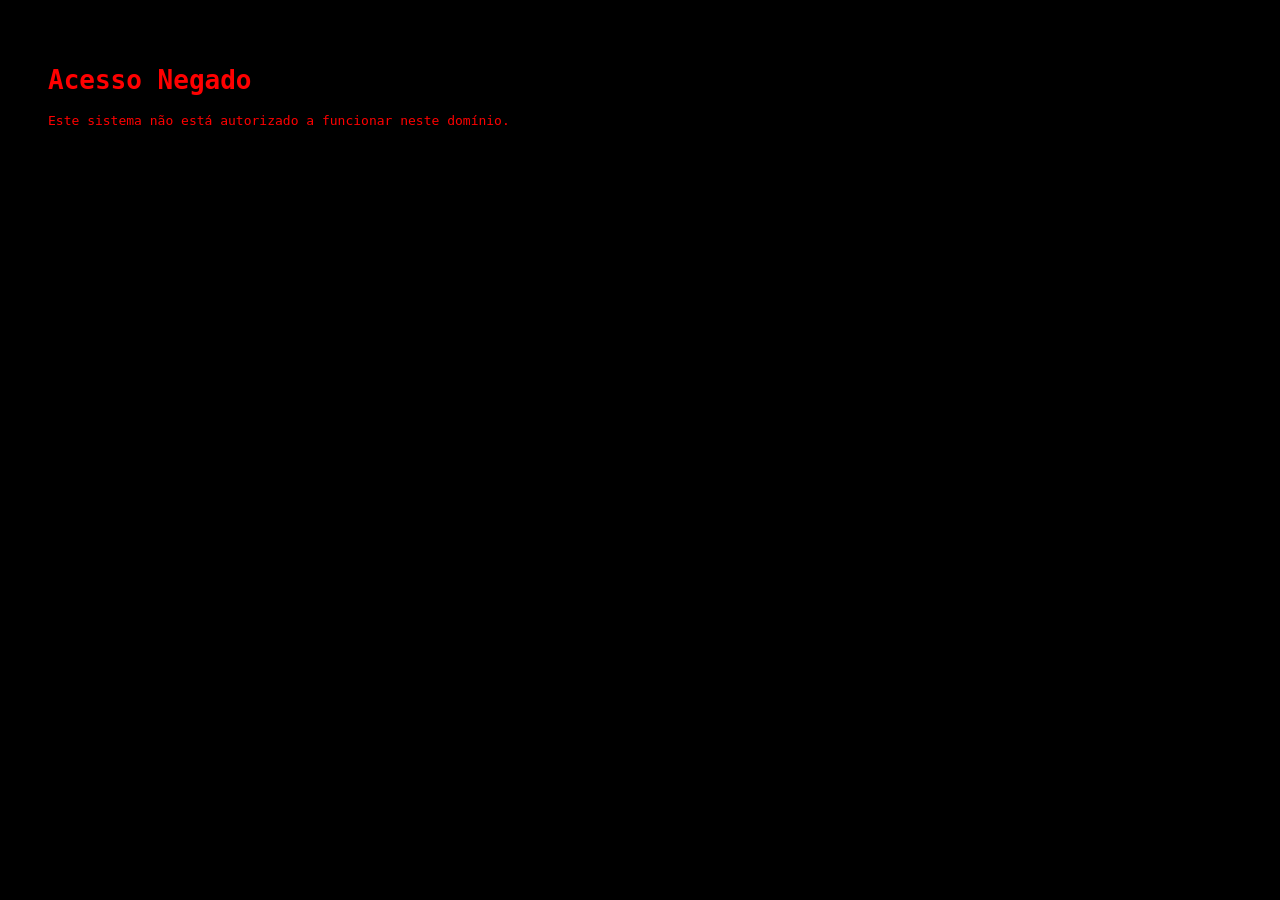
==== index.html @ 9b7f474c "Add files via upload" ====
<!DOCTYPE html><html lang="pt-BR"><head>
  <meta charset="UTF-8">
  <meta name="viewport" content="width=device-width, initial-scale=1.0">
  <title>HelixWin — Gire e Ganhe</title>
  <meta name="description" content="Jogue Bk Jump e transforme suas habilidades em dinheiro real.">
  <link rel="preconnect" href="https://fonts.googleapis.com">
  <link rel="preconnect" href="https://fonts.gstatic.com" crossorigin="">
  <link href="https://fonts.googleapis.com/css2?family=Poppins:wght@400;600;700;800&display=swap" rel="stylesheet">
  <link rel="stylesheet" href="css/style.css">
</head>
<body>
  <!-- Loading global -->
  <div id="global-loading" class="global-loading hidden">
    <div class="loading-spinner"></div>
  </div>

  <!-- Toast container -->
  <div id="toast-container" class="toast-container"></div>

  <div id="app">
    <section id="page-landing" class="page"></section>
    <section id="page-login" class="page"></section>
    <section id="page-cadastro" class="page"></section>
    <section id="page-painel" class="page"></section>
    <section id="page-jogo" class="page"></section>
  </div>

  <!-- Utilitários antes de tudo -->
  <script src="js/utils.js"></script>
  <script src="js/api.js"></script>

  <!-- Páginas -->
  <script src="js/landing.js"></script>
  <script src="js/login.js"></script>
  <script src="js/cadastro.js"></script>
  <script src="js/painel.js"></script>
  <script src="js/jogo.js"></script>

  <!-- Router — carregado por último -->
  <script src="js/app.js"></script>

  <!-- Link de Termos de Uso — visível apenas na landing (controlado pelo router) -->
  <div id="landing-termos-link" style="display:none;position:fixed;bottom:14px;left:50%;transform:translateX(-50%);z-index:200;text-align:center;pointer-events:auto">
    <button id="btn-termos" style="background:none;border:none;color:rgba(255,255,255,0.30);font-size:11px;cursor:pointer;text-decoration:underline;letter-spacing:0.3px;padding:4px 8px">
      Termos de Uso
    </button>
  </div>


</body></html>
---- css/style.css ----
/* ─── Reset & Base ──────────────────────────────────────────────────────────── */
*, *::before, *::after { box-sizing: border-box; margin: 0; padding: 0; }
html {
  font-size: 16px; scroll-behavior: smooth;
  overflow-x: hidden; width: 100%;
}
body {
  font-family: 'Poppins', sans-serif;
  background: linear-gradient(135deg, #FFE4EE 0%, #FFB3CB 100%);
  min-height: 100vh; width: 100%;
  overflow-x: hidden;
  color: #2d0014;
  -webkit-font-smoothing: antialiased;
}
a { color: inherit; text-decoration: none; }
img { max-width: 100%; display: block; }
button, input, select, textarea { font-family: inherit; }
ul { list-style: none; }

/* ─── CSS Variables ──────────────────────────────────────────────────────────── */
:root {
  --pink:        #FF6B9D;
  --pink-light:  #FF8CC8;
  --pink-dark:   #E0558A;
  --dark:        #4A0020;
  --dark-mid:    #7a0035;
  --green:       #00C97A;
  --green-dark:  #00A063;
  --red:         #FF4D6D;
  --blue:        #4D9EFF;
  --orange:      #FF8C42;
  --white:       #FFFFFF;
  --bg:          linear-gradient(135deg, #FFE4EE 0%, #FFB3CB 100%);
  --card-bg:     rgba(255,255,255,0.92);
  --shadow:      0 8px 32px rgba(74,0,32,0.10);
  --shadow-hover:0 16px 48px rgba(74,0,32,0.18);
  --radius:      16px;
  --radius-btn:  50px;
  --radius-sm:   8px;
  --transition:  0.25s ease;
}

/* ─── Pages / Router ────────────────────────────────────────────────────────── */
.page { display: none; min-height: 100vh; width: 100%; max-width: 100%; overflow-x: hidden; }
.page.active { display: block; }

/* ─── Animations ────────────────────────────────────────────────────────────── */
@keyframes fadeIn    { from { opacity:0 } to { opacity:1 } }
@keyframes slideUp   { from { opacity:0; transform:translateY(24px) } to { opacity:1; transform:translateY(0) } }
@keyframes pulse     { 0%,100%{transform:scale(1)} 50%{transform:scale(1.06)} }
@keyframes float     { 0%,100%{transform:translateY(0)} 50%{transform:translateY(-14px)} }
@keyframes spin      { from{transform:rotate(0deg)} to{transform:rotate(360deg)} }
@keyframes spin-slow { from{transform:rotate(0deg)} to{transform:rotate(360deg)} }
@keyframes shimmer   { 0%{background-position:-400px 0} 100%{background-position:400px 0} }
@keyframes popIn     { 0%{transform:scale(0.7);opacity:0} 80%{transform:scale(1.05)} 100%{transform:scale(1);opacity:1} }
@keyframes toastIn   { from{opacity:0;transform:translateX(60px)} to{opacity:1;transform:translateX(0)} }
@keyframes toastOut  { from{opacity:1;transform:translateX(0)} to{opacity:0;transform:translateX(60px)} }
@keyframes confetti  { 0%{transform:translateY(-10px) rotate(0deg);opacity:1} 100%{transform:translateY(100vh) rotate(720deg);opacity:0} }

.anim-fade    { animation: fadeIn  0.4s ease both; }
.anim-slide   { animation: slideUp 0.5s ease both; }
.anim-pulse   { animation: pulse 2s infinite; }
.anim-float   { animation: float 3s ease-in-out infinite; }

/* ─── Global Loading ────────────────────────────────────────────────────────── */
.global-loading {
  position: fixed; inset: 0; z-index: 9999;
  background: rgba(255,255,255,0.7);
  display: flex; align-items: center; justify-content: center;
  backdrop-filter: blur(4px);
}
.global-loading.hidden { display: none; }
.loading-spinner {
  width: 48px; height: 48px;
  border: 4px solid var(--pink-light);
  border-top-color: var(--pink);
  border-radius: 50%;
  animation: spin 0.8s linear infinite;
}

/* ─── Toast ─────────────────────────────────────────────────────────────────── */
.toast-container {
  position: fixed; top: 20px; right: 20px; z-index: 8888;
  display: flex; flex-direction: column; gap: 10px;
}
.toast {
  padding: 14px 20px; border-radius: var(--radius-sm);
  color: #fff; font-size: 14px; font-weight: 600;
  box-shadow: 0 4px 16px rgba(0,0,0,0.15);
  animation: toastIn 0.3s ease both;
  max-width: 320px; display: flex; align-items: center; gap: 10px;
}
.toast.out   { animation: toastOut 0.3s ease both; }
.toast.success { background: var(--green); }
.toast.error   { background: var(--red); }
.toast.info    { background: var(--blue); }
.toast.warning { background: var(--orange); }

/* ─── Buttons ───────────────────────────────────────────────────────────────── */
.btn {
  display: inline-flex; align-items: center; justify-content: center; gap: 8px;
  padding: 14px 28px; border-radius: var(--radius-btn);
  border: none; cursor: pointer; font-weight: 700; font-size: 15px;
  transition: var(--transition); user-select: none; white-space: nowrap;
  position: relative; overflow: hidden;
}
.btn:active { transform: scale(0.97); }
.btn:disabled { opacity: 0.55; cursor: not-allowed; transform: none; }

.btn-primary {
  background: linear-gradient(135deg, var(--pink) 0%, var(--pink-light) 100%);
  color: #fff; box-shadow: 0 4px 16px rgba(255,107,157,0.4);
}
.btn-primary:hover:not(:disabled) {
  background: linear-gradient(135deg, var(--pink-dark) 0%, var(--pink) 100%);
  box-shadow: 0 8px 24px rgba(255,107,157,0.5);
  transform: translateY(-1px);
}
.btn-green {
  background: linear-gradient(135deg, var(--green) 0%, #00e68a 100%);
  color: #fff; box-shadow: 0 4px 16px rgba(0,201,122,0.4);
}
.btn-green:hover:not(:disabled) {
  background: linear-gradient(135deg, var(--green-dark) 0%, var(--green) 100%);
  box-shadow: 0 8px 24px rgba(0,201,122,0.5);
  transform: translateY(-1px);
}
.btn-outline {
  background: transparent; border: 2px solid var(--pink);
  color: var(--pink);
}
.btn-outline:hover:not(:disabled) { background: var(--pink); color: #fff; }
.btn-dark {
  background: var(--dark); color: #fff;
}
.btn-sm  { padding: 8px 18px; font-size: 13px; }
.btn-lg  { padding: 18px 40px; font-size: 17px; }
.btn-full { width: 100%; }

/* ─── Cards ─────────────────────────────────────────────────────────────────── */
.card {
  background: var(--card-bg); border-radius: var(--radius);
  padding: 28px; box-shadow: var(--shadow);
  transition: box-shadow var(--transition), transform var(--transition);
}
.card:hover { box-shadow: var(--shadow-hover); }
.card-sm { padding: 18px; }
.card-title { font-size: 18px; font-weight: 700; color: var(--dark); margin-bottom: 6px; }
.card-sub   { font-size: 14px; color: #8a3050; }

/* ─── Forms ─────────────────────────────────────────────────────────────────── */
.form-group { display: flex; flex-direction: column; gap: 6px; margin-bottom: 18px; }
.form-label { font-size: 13px; font-weight: 600; color: var(--dark-mid); }
.form-input {
  padding: 13px 16px; border-radius: var(--radius-sm);
  border: 2px solid #ffd6e7; background: #fff;
  font-size: 15px; color: var(--dark); transition: border-color var(--transition);
  outline: none; width: 100%;
}
.form-input:focus  { border-color: var(--pink); }
.form-input.error  { border-color: var(--red); }
.form-input.valid  { border-color: var(--green); }
.form-error { font-size: 12px; color: var(--red); font-weight: 600; }
.input-wrap { position: relative; }
.input-wrap .form-input { padding-right: 44px; }
.input-icon {
  position: absolute; right: 14px; top: 50%;
  transform: translateY(-50%); cursor: pointer; font-size: 18px; color: #c0748f;
}

/* ─── Navbar ────────────────────────────────────────────────────────────────── */
.navbar {
  position: sticky; top: 0; z-index: 100;
  background: rgba(255,255,255,0.95); backdrop-filter: blur(12px);
  border-bottom: 1px solid rgba(255,107,157,0.15);
  padding: 12px 24px; display: flex; align-items: center; justify-content: space-between;
  gap: 16px;
}
.navbar-brand {
  font-size: 22px; font-weight: 800; color: var(--pink);
  display: flex; align-items: center; gap: 8px;
}
.navbar-menu { display: flex; align-items: center; gap: 8px; flex-wrap: wrap; }
.navbar-link {
  padding: 8px 14px; border-radius: 50px; font-size: 14px; font-weight: 600;
  color: var(--dark-mid); transition: var(--transition); cursor: pointer; border: none; background: none;
}
.navbar-link:hover { background: #ffedf4; color: var(--pink); }
.balance-badge {
  background: linear-gradient(135deg, var(--green) 0%, #00e68a 100%);
  color: #fff; padding: 8px 16px; border-radius: 50px;
  font-weight: 700; font-size: 15px; min-width: 110px; text-align: center;
}
.avatar-circle {
  width: 38px; height: 38px; border-radius: 50%;
  background: linear-gradient(135deg, var(--pink) 0%, var(--dark) 100%);
  color: #fff; font-weight: 800; font-size: 16px;
  display: flex; align-items: center; justify-content: center;
  flex-shrink: 0; cursor: default;
}

/* ─── Stats pills ───────────────────────────────────────────────────────────── */
.stats-grid { display: grid; grid-template-columns: repeat(auto-fit, minmax(140px, 1fr)); gap: 14px; }
.stat-card {
  background: var(--card-bg); border-radius: var(--radius); padding: 20px 16px;
  text-align: center; box-shadow: var(--shadow);
}
.stat-card .stat-icon { font-size: 28px; margin-bottom: 6px; }
.stat-card .stat-value { font-size: 20px; font-weight: 800; color: var(--dark); line-height: 1.1; }
.stat-card .stat-label { font-size: 12px; color: #8a3050; font-weight: 600; margin-top: 2px; }

/* ─── Pills ─────────────────────────────────────────────────────────────────── */
.pill {
  display: inline-flex; align-items: center; gap: 6px;
  padding: 6px 14px; border-radius: 50px;
  font-size: 13px; font-weight: 600; background: #ffedf4; color: var(--pink-dark);
}
.pill-green  { background: #e6fff4; color: var(--green-dark); }
.pill-blue   { background: #e8f3ff; color: #1a6fd4; }
.pill-orange { background: #fff3e8; color: #c85c00; }

/* ─── Quick amount buttons ──────────────────────────────────────────────────── */
.quick-amounts { display: flex; flex-wrap: wrap; gap: 8px; margin: 10px 0; }
.quick-btn {
  padding: 8px 16px; border-radius: 50px; border: 2px solid var(--pink);
  background: transparent; color: var(--pink); font-weight: 700; font-size: 14px;
  cursor: pointer; transition: var(--transition);
}
.quick-btn:hover, .quick-btn.active { background: var(--pink); color: #fff; }

/* ─── Progress bar ───────────────────────────────────────────────────────────── */
.progress-bar { background: #ffd6e7; border-radius: 50px; height: 12px; overflow: hidden; }
.progress-fill {
  height: 100%; border-radius: 50px;
  background: linear-gradient(90deg, var(--green) 0%, #00e68a 100%);
  transition: width 0.4s ease;
}

/* ─── Transaction list ──────────────────────────────────────────────────────── */
.tx-list { display: flex; flex-direction: column; gap: 10px; }
.tx-item {
  display: flex; align-items: center; gap: 14px;
  padding: 14px 16px; background: #fff; border-radius: var(--radius-sm);
  box-shadow: 0 2px 8px rgba(74,0,32,0.06);
}
.tx-icon {
  width: 40px; height: 40px; border-radius: 50%;
  display: flex; align-items: center; justify-content: center; font-size: 18px; flex-shrink: 0;
}
.tx-icon.ganho    { background: #e6fff4; }
.tx-icon.perda    { background: #ffe8ed; }
.tx-icon.deposito { background: #e8f3ff; }
.tx-icon.saque    { background: #fff3e8; }
.tx-icon.bonus    { background: #f3e8ff; }
.tx-info { flex: 1; }
.tx-desc { font-size: 14px; font-weight: 600; color: var(--dark); }
.tx-date { font-size: 12px; color: #8a3050; }
.tx-valor { font-size: 16px; font-weight: 700; }
.tx-valor.pos { color: var(--green-dark); }
.tx-valor.neg { color: var(--red); }

/* ─── Modal ─────────────────────────────────────────────────────────────────── */
.modal-overlay {
  position: fixed; inset: 0; z-index: 500;
  background: rgba(74,0,32,0.45); backdrop-filter: blur(4px);
  display: flex; align-items: center; justify-content: center; padding: 16px;
}
.modal-overlay.hidden { display: none; }
.modal-box {
  background: #fff; border-radius: var(--radius); padding: 32px;
  width: 100%; max-width: 460px; max-height: 90vh; overflow-y: auto;
  animation: popIn 0.3s ease both;
  position: relative;
}
.modal-title {
  font-size: 20px; font-weight: 800; color: var(--dark);
  margin-bottom: 20px; display: flex; align-items: center; gap: 10px;
}
.modal-close {
  position: absolute; top: 16px; right: 16px;
  background: #ffedf4; border: none; border-radius: 50%;
  width: 32px; height: 32px; cursor: pointer; font-size: 16px;
  display: flex; align-items: center; justify-content: center;
  color: var(--pink); transition: var(--transition);
}
.modal-close:hover { background: var(--pink); color: #fff; }

/* ─── QR Code area ───────────────────────────────────────────────────────────── */
.qr-area { text-align: center; }
.qr-area img { margin: 0 auto 12px; border-radius: 12px; border: 3px solid var(--pink-light); }
.qr-copy-box {
  background: #ffedf4; border-radius: var(--radius-sm);
  padding: 12px 16px; font-size: 13px; word-break: break-all;
  font-family: monospace; color: var(--dark); cursor: pointer;
  border: 1px dashed var(--pink); margin-bottom: 10px;
}
.qr-timer { font-size: 13px; color: var(--red); font-weight: 700; text-align: center; }

/* ─── Landing Hero ───────────────────────────────────────────────────────────── */
.landing-hero {
  min-height: 100vh; display: flex; align-items: center;
  background: linear-gradient(135deg, #FFE4EE 0%, #FFB3CB 60%, #ff8cc8 100%);
  padding: 0 20px; position: relative; overflow: hidden;
}
.hero-content { max-width: 560px; position: relative; z-index: 2; }
.hero-tag {
  display: inline-flex; align-items: center; gap: 6px;
  background: rgba(255,255,255,0.7); padding: 6px 16px; border-radius: 50px;
  font-size: 13px; font-weight: 700; color: var(--pink); margin-bottom: 20px;
  box-shadow: 0 2px 8px rgba(255,107,157,0.2);
}
.hero-title {
  font-size: clamp(40px, 8vw, 72px); font-weight: 800; line-height: 1.05;
  color: var(--dark); margin-bottom: 18px; letter-spacing: -1px;
}
.hero-title span { color: var(--pink); }
.hero-sub {
  font-size: 17px; color: var(--dark-mid); margin-bottom: 32px;
  line-height: 1.6; max-width: 420px;
}
.hero-actions { display: flex; gap: 14px; flex-wrap: wrap; margin-bottom: 32px; }

/* Decorative helix */
.helix-deco {
  position: absolute; right: 6%; top: 50%; transform: translateY(-50%);
  font-size: clamp(120px, 18vw, 200px); opacity: 0.25;
  animation: spin-slow 8s linear infinite;
  pointer-events: none; user-select: none;
}
.bg-blobs { position: absolute; inset: 0; overflow: hidden; pointer-events: none; }
.blob {
  position: absolute; border-radius: 50%;
  background: rgba(255,255,255,0.4);
  animation: float 4s ease-in-out infinite;
}

/* Notification bubbles */
.notif-bubble {
  position: absolute; right: 24px;
  background: #fff; border-radius: 50px;
  padding: 10px 16px; box-shadow: 0 4px 16px rgba(74,0,32,0.12);
  font-size: 13px; font-weight: 700; color: var(--green-dark);
  animation: float 3.5s ease-in-out infinite;
  display: flex; align-items: center; gap: 8px; z-index: 2;
}
.notif-bubble:nth-child(1) { top: 18%; animation-delay: 0s; }
.notif-bubble:nth-child(2) { top: 35%; animation-delay: 1s; }
.notif-bubble:nth-child(3) { top: 52%; animation-delay: 2s; }

/* ─── How it works ───────────────────────────────────────────────────────────── */
.how-section { padding: 80px 20px; text-align: center; }
.section-title { font-size: 32px; font-weight: 800; color: var(--dark); margin-bottom: 8px; }
.section-sub   { font-size: 16px; color: var(--dark-mid); margin-bottom: 48px; }
.how-grid { display: grid; grid-template-columns: repeat(auto-fit, minmax(220px, 1fr)); gap: 24px; max-width: 800px; margin: 0 auto; }
.how-card {
  background: var(--card-bg); border-radius: var(--radius); padding: 36px 24px;
  text-align: center; box-shadow: var(--shadow); transition: var(--transition);
}
.how-card:hover { transform: translateY(-6px); box-shadow: var(--shadow-hover); }
.how-icon { font-size: 48px; margin-bottom: 14px; }
.how-title { font-size: 16px; font-weight: 700; color: var(--dark); margin-bottom: 8px; }
.how-desc  { font-size: 14px; color: #7a3050; line-height: 1.5; }

/* ─── Stats bar ──────────────────────────────────────────────────────────────── */
.stats-bar {
  background: linear-gradient(135deg, var(--dark) 0%, var(--dark-mid) 100%);
  padding: 28px 20px; display: flex; justify-content: center;
  gap: clamp(24px, 6vw, 80px); flex-wrap: wrap;
}
.sbar-item { text-align: center; }
.sbar-value { font-size: 28px; font-weight: 800; color: var(--pink-light); }
.sbar-label { font-size: 13px; color: rgba(255,255,255,0.7); font-weight: 600; }

/* ─── Testimonials ───────────────────────────────────────────────────────────── */
.test-section { padding: 80px 20px; background: rgba(255,255,255,0.5); }
.test-grid { display: grid; grid-template-columns: repeat(auto-fit, minmax(260px, 1fr)); gap: 24px; max-width: 900px; margin: 0 auto; }
.test-card {
  background: var(--card-bg); border-radius: var(--radius); padding: 28px;
  box-shadow: var(--shadow);
}
.test-avatar {
  width: 52px; height: 52px; border-radius: 50%;
  display: flex; align-items: center; justify-content: center;
  font-size: 22px; font-weight: 800; color: #fff; margin-bottom: 14px;
}
.test-stars { color: #FFB800; font-size: 16px; margin-bottom: 10px; }
.test-text { font-size: 14px; color: #5a2035; line-height: 1.6; margin-bottom: 14px; }
.test-name  { font-size: 14px; font-weight: 700; color: var(--dark); }
.test-sub   { font-size: 12px; color: #8a3050; }

/* ─── Footer ─────────────────────────────────────────────────────────────────── */
.footer {
  background: var(--dark); color: rgba(255,255,255,0.8);
  padding: 40px 20px; text-align: center;
}
.footer-brand { font-size: 24px; font-weight: 800; color: var(--pink-light); margin-bottom: 12px; }
.footer-links { display: flex; justify-content: center; gap: 20px; flex-wrap: wrap; margin-bottom: 20px; }
.footer-links a { font-size: 14px; transition: color var(--transition); }
.footer-links a:hover { color: var(--pink-light); }
.footer-warning {
  max-width: 500px; margin: 0 auto; font-size: 12px; line-height: 1.5;
  opacity: 0.6; padding: 12px; border: 1px solid rgba(255,255,255,0.15); border-radius: 8px;
}

/* ─── Auth pages ─────────────────────────────────────────────────────────────── */
.auth-page {
  min-height: 100vh; display: flex; align-items: center; justify-content: center;
  padding: 20px; background: linear-gradient(135deg, #FFE4EE 0%, #FFB3CB 100%);
}
.auth-card {
  background: #fff; border-radius: var(--radius); padding: 40px 36px;
  width: 100%; max-width: 420px; box-shadow: 0 16px 48px rgba(74,0,32,0.14);
  animation: popIn 0.35s ease both;
}
.auth-logo {
  text-align: center; margin-bottom: 28px;
  font-size: 28px; font-weight: 800; color: var(--pink);
}
.auth-title  { font-size: 22px; font-weight: 800; color: var(--dark); margin-bottom: 6px; text-align: center; }
.auth-sub    { font-size: 14px; color: #8a3050; text-align: center; margin-bottom: 28px; }
.auth-footer { text-align: center; margin-top: 20px; font-size: 14px; color: #8a3050; }
.auth-footer a { color: var(--pink); font-weight: 700; cursor: pointer; }

/* ─── Painel ────────────────────────────────────────────────────────────────── */
.painel-content { max-width: 1000px; margin: 0 auto; padding: 24px 16px; }
.painel-grid { display: grid; grid-template-columns: 1fr 1fr; gap: 20px; }
@media(max-width: 700px) { .painel-grid { grid-template-columns: 1fr; } }

.game-card { background: linear-gradient(135deg, var(--dark) 0%, var(--dark-mid) 100%); border-radius: var(--radius); padding: 28px; }
.game-card-title { font-size: 20px; font-weight: 800; color: #fff; margin-bottom: 6px; }
.game-card-sub   { font-size: 14px; color: rgba(255,255,255,0.7); margin-bottom: 20px; }
.pills-row { display: flex; gap: 8px; flex-wrap: wrap; margin-bottom: 20px; }
.pills-row .pill { background: rgba(255,255,255,0.12); color: #fff; font-size: 12px; }
.input-money-wrap { position: relative; margin-bottom: 14px; }
.input-money-prefix {
  position: absolute; left: 16px; top: 50%; transform: translateY(-50%);
  font-weight: 700; font-size: 15px; color: var(--dark-mid); pointer-events: none;
}
.input-money { padding-left: 44px !important; }
.meta-preview {
  background: rgba(255,255,255,0.1); border-radius: 10px;
  padding: 12px 16px; margin-bottom: 16px;
  display: flex; justify-content: space-between; align-items: center;
}
.meta-preview-label { color: rgba(255,255,255,0.7); font-size: 14px; }
.meta-preview-value { color: #fff; font-weight: 800; font-size: 18px; }
.users-playing {
  text-align: center; font-size: 13px; color: rgba(255,255,255,0.5); margin-top: 12px;
}

/* ─── Jogo page ──────────────────────────────────────────────────────────────── */
.jogo-page { min-height: 100vh; position: relative; background: #0a0010; }
.jogo-hud {
  position: fixed; top: 0; left: 0; right: 0; z-index: 50;
  background: rgba(10,0,16,0.85); backdrop-filter: blur(8px);
  padding: 10px 20px; display: flex; align-items: center; gap: 16px; flex-wrap: wrap;
}
.hud-item { display: flex; flex-direction: column; align-items: center; }
.hud-label { font-size: 11px; color: rgba(255,255,255,0.5); font-weight: 600; text-transform: uppercase; }
.hud-value { font-size: 18px; font-weight: 800; color: #fff; }
.hud-value.green { color: var(--green); }
.hud-value.pink  { color: var(--pink-light); }
.hud-progress { flex: 1; min-width: 140px; }
.jogo-iframe-wrap {
  position: fixed; top: 60px; left: 0; right: 0; bottom: 0;
}
.jogo-iframe-wrap iframe { width: 100%; height: 100%; border: none; }

.resultado-overlay {
  position: fixed; inset: 0; z-index: 200;
  background: rgba(0,0,0,0.75); display: flex; align-items: center; justify-content: center;
  padding: 20px;
}
.resultado-overlay.hidden { display: none; }
.resultado-box {
  background: #fff; border-radius: var(--radius); padding: 40px 32px;
  text-align: center; max-width: 380px; width: 100%;
  animation: popIn 0.4s ease both;
}
.resultado-icon { font-size: 64px; margin-bottom: 10px; }
.resultado-title { font-size: 26px; font-weight: 800; margin-bottom: 8px; }
.resultado-valor { font-size: 36px; font-weight: 800; margin-bottom: 20px; }
.resultado-valor.ganhou { color: var(--green); }
.resultado-valor.perdeu { color: var(--red); }

/* ─── Utilities ──────────────────────────────────────────────────────────────── */
.flex     { display: flex; }
.flex-col { display: flex; flex-direction: column; }
.items-center { align-items: center; }
.justify-between { justify-content: space-between; }
.justify-center  { justify-content: center; }
.gap-sm  { gap: 8px; }
.gap-md  { gap: 16px; }
.gap-lg  { gap: 24px; }
.mt-sm { margin-top: 8px; }
.mt-md { margin-top: 16px; }
.mt-lg { margin-top: 24px; }
.mb-md { margin-bottom: 16px; }
.text-center { text-align: center; }
.text-sm { font-size: 13px; }
.text-muted { color: #8a3050; }
.font-bold { font-weight: 700; }
.hidden { display: none !important; }
.w-full { width: 100%; }

/* ─── Container ──────────────────────────────────────────────────────────────── */
.container { max-width: 1100px; margin: 0 auto; padding: 0 20px; }

/* ─── Divider ────────────────────────────────────────────────────────────────── */
.divider { height: 1px; background: #ffd6e7; margin: 20px 0; }

/* ─── Badge ──────────────────────────────────────────────────────────────────── */
.badge {
  display: inline-flex; align-items: center; gap: 4px;
  padding: 3px 10px; border-radius: 50px; font-size: 12px; font-weight: 700;
}
.badge-green  { background: #e6fff4; color: var(--green-dark); }
.badge-red    { background: #ffe8ed; color: var(--red); }
.badge-blue   { background: #e8f3ff; color: #1a6fd4; }
.badge-orange { background: #fff3e8; color: #c85c00; }
.badge-purple { background: #f3e8ff; color: #7b1fa2; }

/* ─── Scrollbar ──────────────────────────────────────────────────────────────── */
::-webkit-scrollbar { width: 6px; }
::-webkit-scrollbar-track { background: #ffe4ee; }
::-webkit-scrollbar-thumb { background: var(--pink-light); border-radius: 50px; }

/* ═══════════════════════════════════════════════════════════════════════════════
   LANDING PAGE REDESIGN — Tema escuro com game-bg
   ═══════════════════════════════════════════════════════════════════════════════ */

#page-landing { background: #0d0020; }

/* ── Navbar ── */
.lnd-nav {
  position: sticky; top: 0; z-index: 100;
  background: rgba(8,0,20,0.88);
  backdrop-filter: blur(22px); -webkit-backdrop-filter: blur(22px);
  border-bottom: 1px solid rgba(255,255,255,0.07);
  padding: 14px 24px;
  display: flex; align-items: center; justify-content: space-between; gap: 16px;
}
.lnd-nav-brand {
  display: flex; align-items: center; gap: 10px;
  font-size: 21px; font-weight: 800; color: var(--pink); letter-spacing: -0.5px; cursor: pointer;
}
.lnd-nav-menu { display: flex; align-items: center; gap: 8px; }
.lnd-nav-link {
  padding: 8px 16px; border-radius: 50px; font-size: 14px; font-weight: 600;
  color: rgba(255,255,255,0.75); background: transparent; border: none; cursor: pointer;
  transition: background 0.2s, color 0.2s;
}
.lnd-nav-link:hover { background: rgba(255,255,255,0.08); color: #fff; }
.lnd-cta-sm {
  padding: 9px 20px; border-radius: 50px; font-size: 13px; font-weight: 700;
  background: linear-gradient(135deg, var(--pink) 0%, var(--pink-light) 100%);
  color: #fff; border: none; cursor: pointer;
  box-shadow: 0 4px 14px rgba(255,107,157,0.4); transition: transform 0.2s, box-shadow 0.2s;
}
.lnd-cta-sm:hover { transform: translateY(-1px); box-shadow: 0 6px 20px rgba(255,107,157,0.55); }

/* ── Hero ── */
@keyframes lnd-orb-drift {
  0%, 100% { transform: translateY(0) scale(1); }
  50% { transform: translateY(-26px) scale(1.05); }
}
.lnd-hero {
  min-height: 100vh; display: flex; align-items: center;
  position: relative; overflow: hidden; padding: 80px 24px 60px;
  background:
    linear-gradient(160deg, rgba(8,0,24,0.80) 0%, rgba(30,0,60,0.58) 55%, rgba(8,0,24,0.88) 100%),
    url('../images/game-bg.png') center/cover no-repeat;
}
.lnd-orbs { position: absolute; inset: 0; overflow: hidden; pointer-events: none; z-index: 0; }
.lnd-orb {
  position: absolute; border-radius: 50%; filter: blur(70px);
  animation: lnd-orb-drift 8s ease-in-out infinite;
}
.lnd-hero-inner {
  position: relative; z-index: 2;
  max-width: 1100px; margin: 0 auto; width: 100%;
  display: flex; align-items: center; justify-content: space-between; gap: 48px;
}
.lnd-hero-left { max-width: 560px; }

/* Live badge */
@keyframes lnd-ping { 0% { transform:scale(1); opacity:1; } 100% { transform:scale(2.4); opacity:0; } }
.lnd-live-badge {
  display: inline-flex; align-items: center; gap: 9px;
  background: rgba(255,255,255,0.08); border: 1px solid rgba(255,255,255,0.14);
  backdrop-filter: blur(10px); border-radius: 50px;
  padding: 7px 18px; margin-bottom: 28px;
  font-size: 13px; font-weight: 700; color: rgba(255,255,255,0.88);
}
.lnd-live-dot {
  width: 9px; height: 9px; border-radius: 50%;
  background: var(--green); flex-shrink: 0; position: relative;
}
.lnd-live-dot::after {
  content: ''; position: absolute; inset: -3px; border-radius: 50%;
  border: 2px solid var(--green); animation: lnd-ping 1.6s ease-out infinite;
}

/* Title */
.lnd-title {
  font-size: clamp(44px, 9vw, 84px); font-weight: 800; line-height: 1.0;
  color: #fff; margin-bottom: 22px; letter-spacing: -2px;
}
.lnd-title em { color: var(--pink); font-style: normal; display: block; }

/* Subtitle */
.lnd-sub {
  font-size: 17px; color: rgba(255,255,255,0.65);
  line-height: 1.7; margin-bottom: 38px; max-width: 440px;
}
.lnd-sub strong { color: var(--pink); font-weight: 800; }

/* Actions */
.lnd-actions { display: flex; align-items: center; gap: 18px; flex-wrap: wrap; margin-bottom: 38px; }
@keyframes lnd-glow {
  0%, 100% { box-shadow: 0 4px 20px rgba(0,201,122,0.45); }
  50% { box-shadow: 0 8px 44px rgba(0,201,122,0.75), 0 0 80px rgba(0,201,122,0.22); }
}
.lnd-cta-btn {
  display: inline-flex; align-items: center; gap: 10px;
  background: linear-gradient(135deg, #00C97A 0%, #00ea8c 100%);
  color: #fff; font-weight: 800; font-size: 16px;
  padding: 18px 40px; border-radius: 50px; border: none; cursor: pointer;
  animation: lnd-glow 2.5s ease-in-out infinite;
  transition: transform 0.2s; text-transform: uppercase; letter-spacing: 0.5px;
}
.lnd-cta-btn:hover { transform: translateY(-2px) scale(1.02); }
.lnd-cta-btn:active { transform: scale(0.97); }
.lnd-ghost-btn {
  background: transparent; border: none; cursor: pointer;
  color: rgba(255,255,255,0.62); font-size: 15px; font-weight: 600;
  transition: color 0.2s; padding: 0;
}
.lnd-ghost-btn:hover { color: #fff; }

/* Trust badges */
.lnd-trust { display: flex; flex-wrap: wrap; gap: 10px; }
.lnd-trust-item {
  display: inline-flex; align-items: center; gap: 7px;
  background: rgba(0,201,122,0.10); border: 1px solid rgba(0,201,122,0.22);
  border-radius: 50px; padding: 6px 14px;
  font-size: 13px; font-weight: 600; color: #00e882;
}

/* Win notification cards */
.lnd-wins-col { display: flex; flex-direction: column; gap: 14px; flex-shrink: 0; }
@keyframes lnd-float-card {
  0%, 100% { transform: translateY(0); }
  50% { transform: translateY(-10px); }
}
.lnd-win-card {
  background: rgba(255,255,255,0.09); border: 1px solid rgba(255,255,255,0.16);
  backdrop-filter: blur(16px); -webkit-backdrop-filter: blur(16px);
  border-radius: 18px; padding: 14px 18px;
  display: flex; align-items: center; gap: 12px; min-width: 235px;
  box-shadow: 0 8px 32px rgba(0,0,0,0.40);
  animation: lnd-float-card 4s ease-in-out infinite;
}
.lnd-win-avatar {
  width: 42px; height: 42px; border-radius: 50%;
  display: flex; align-items: center; justify-content: center;
  font-size: 17px; font-weight: 800; color: #fff; flex-shrink: 0;
}
.lnd-win-info { flex: 1; min-width: 0; }
.lnd-win-name   { font-size: 12px; color: rgba(255,255,255,0.58); font-weight: 600; }
.lnd-win-amount { font-size: 20px; font-weight: 800; color: #00e882; line-height: 1.2; }
.lnd-win-label  { font-size: 11px; color: rgba(255,255,255,0.38); }

/* ── Stats bar ── */
.lnd-stats {
  background: rgba(8,0,20,0.97);
  border-top: 1px solid rgba(255,255,255,0.07); border-bottom: 1px solid rgba(255,255,255,0.07);
  padding: 36px 24px;
  display: flex; justify-content: center; gap: clamp(24px,6vw,80px); flex-wrap: wrap;
}
.lnd-stat { text-align: center; }
.lnd-stat-val { font-size: 34px; font-weight: 800; color: var(--pink-light); margin-bottom: 4px; }
.lnd-stat-lbl { font-size: 13px; color: rgba(255,255,255,0.48); font-weight: 600; }

/* ── How it works ── */
.lnd-how { background: #0d0020; padding: 90px 24px; }
.lnd-container { max-width: 1100px; margin: 0 auto; }
.lnd-section-head { text-align: center; margin-bottom: 56px; }
.lnd-section-head h2 {
  font-size: clamp(26px, 5vw, 42px); font-weight: 800; color: #fff; margin-bottom: 10px;
}
.lnd-section-head p { font-size: 16px; color: rgba(255,255,255,0.48); }
.lnd-how-grid { display: grid; grid-template-columns: repeat(auto-fit, minmax(220px, 1fr)); gap: 20px; }
.lnd-how-card {
  background: rgba(255,255,255,0.04); border: 1px solid rgba(255,255,255,0.08);
  backdrop-filter: blur(8px); border-radius: 22px; padding: 34px 24px; text-align: center;
  transition: transform 0.3s ease, border-color 0.3s ease;
}
.lnd-how-card:hover { transform: translateY(-7px); border-color: rgba(255,107,157,0.3); }
.lnd-how-num {
  font-size: 54px; font-weight: 800; line-height: 1; margin-bottom: 14px;
  background: linear-gradient(135deg, var(--pink), #a855f7);
  -webkit-background-clip: text; -webkit-text-fill-color: transparent; background-clip: text;
}
.lnd-how-icon {
  width: 64px; height: 64px; border-radius: 18px; margin: 0 auto 18px;
  display: flex; align-items: center; justify-content: center;
  background: linear-gradient(135deg, rgba(255,107,157,0.14), rgba(168,85,247,0.14));
  border: 1px solid rgba(255,107,157,0.18);
}
.lnd-how-card h3 { font-size: 16px; font-weight: 700; color: #fff; margin-bottom: 8px; }
.lnd-how-card p  { font-size: 14px; color: rgba(255,255,255,0.50); line-height: 1.65; }

/* ── Testimonials ── */
.lnd-test { background: linear-gradient(180deg, #0d0020, #130030); padding: 90px 24px; }
.lnd-test-grid {
  display: grid; grid-template-columns: repeat(auto-fit, minmax(260px, 1fr));
  gap: 20px; max-width: 900px; margin: 0 auto;
}
.lnd-test-card {
  background: rgba(255,255,255,0.05); border: 1px solid rgba(255,255,255,0.09);
  border-radius: 22px; padding: 28px; transition: transform 0.3s;
}
.lnd-test-card:hover { transform: translateY(-5px); }
.lnd-test-stars { color: #FFB800; font-size: 16px; margin-bottom: 12px; letter-spacing: 2px; }
.lnd-test-text  {
  font-size: 14px; color: rgba(255,255,255,0.66); line-height: 1.7;
  margin-bottom: 20px; font-style: italic;
}
.lnd-test-author { display: flex; align-items: center; gap: 12px; }
.lnd-test-avatar {
  width: 46px; height: 46px; border-radius: 50%; flex-shrink: 0;
  display: flex; align-items: center; justify-content: center;
  font-size: 19px; font-weight: 800; color: #fff;
}
.lnd-test-name  { font-size: 14px; font-weight: 700; color: #fff; }
.lnd-test-since { font-size: 12px; color: rgba(255,255,255,0.40); margin-top: 2px; }

/* ── CTA section ── */
.lnd-cta-sec {
  padding: 90px 24px; text-align: center; position: relative; overflow: hidden;
  background: linear-gradient(135deg, #2a0066 0%, #7b1fa2 50%, #4A0020 100%);
}
.lnd-cta-sec h2 {
  position: relative; z-index: 1;
  font-size: clamp(28px, 5vw, 48px); font-weight: 800; color: #fff; margin-bottom: 16px;
}
.lnd-cta-sec p {
  position: relative; z-index: 1;
  color: rgba(255,255,255,0.70); font-size: 17px; line-height: 1.65;
  max-width: 440px; margin: 0 auto 36px;
}
.lnd-cta-sec .lnd-cta-btn { position: relative; z-index: 1; }

/* ── Footer ── */
.lnd-footer {
  background: #050010; border-top: 1px solid rgba(255,255,255,0.06);
  padding: 48px 24px; text-align: center;
}
.lnd-footer-brand {
  display: flex; align-items: center; justify-content: center; gap: 8px;
  font-size: 22px; font-weight: 800; color: var(--pink-light); margin-bottom: 20px;
}
.lnd-footer-links { display: flex; justify-content: center; gap: 20px; flex-wrap: wrap; margin-bottom: 24px; }
.lnd-footer-links a { font-size: 14px; color: rgba(255,255,255,0.42); transition: color 0.2s; }
.lnd-footer-links a:hover { color: var(--pink-light); }
.lnd-footer-warning {
  max-width: 500px; margin: 0 auto 20px; font-size: 12px;
  color: rgba(255,255,255,0.30); line-height: 1.55;
  padding: 12px 16px; border: 1px solid rgba(255,255,255,0.07); border-radius: 10px;
}
.lnd-footer-copy { font-size: 12px; color: rgba(255,255,255,0.22); }

/* ── Responsive ── */
@media (max-width: 780px) {
  .lnd-hero-inner { flex-direction: column; }
  .lnd-wins-col { display: none; }
  .lnd-hero-left { text-align: center; max-width: 100%; }
  .lnd-live-badge { margin: 0 auto 26px; }
  .lnd-sub { margin-left: auto; margin-right: auto; }
  .lnd-actions { justify-content: center; }
  .lnd-trust { justify-content: center; }
  .lnd-title em { display: inline; }
}
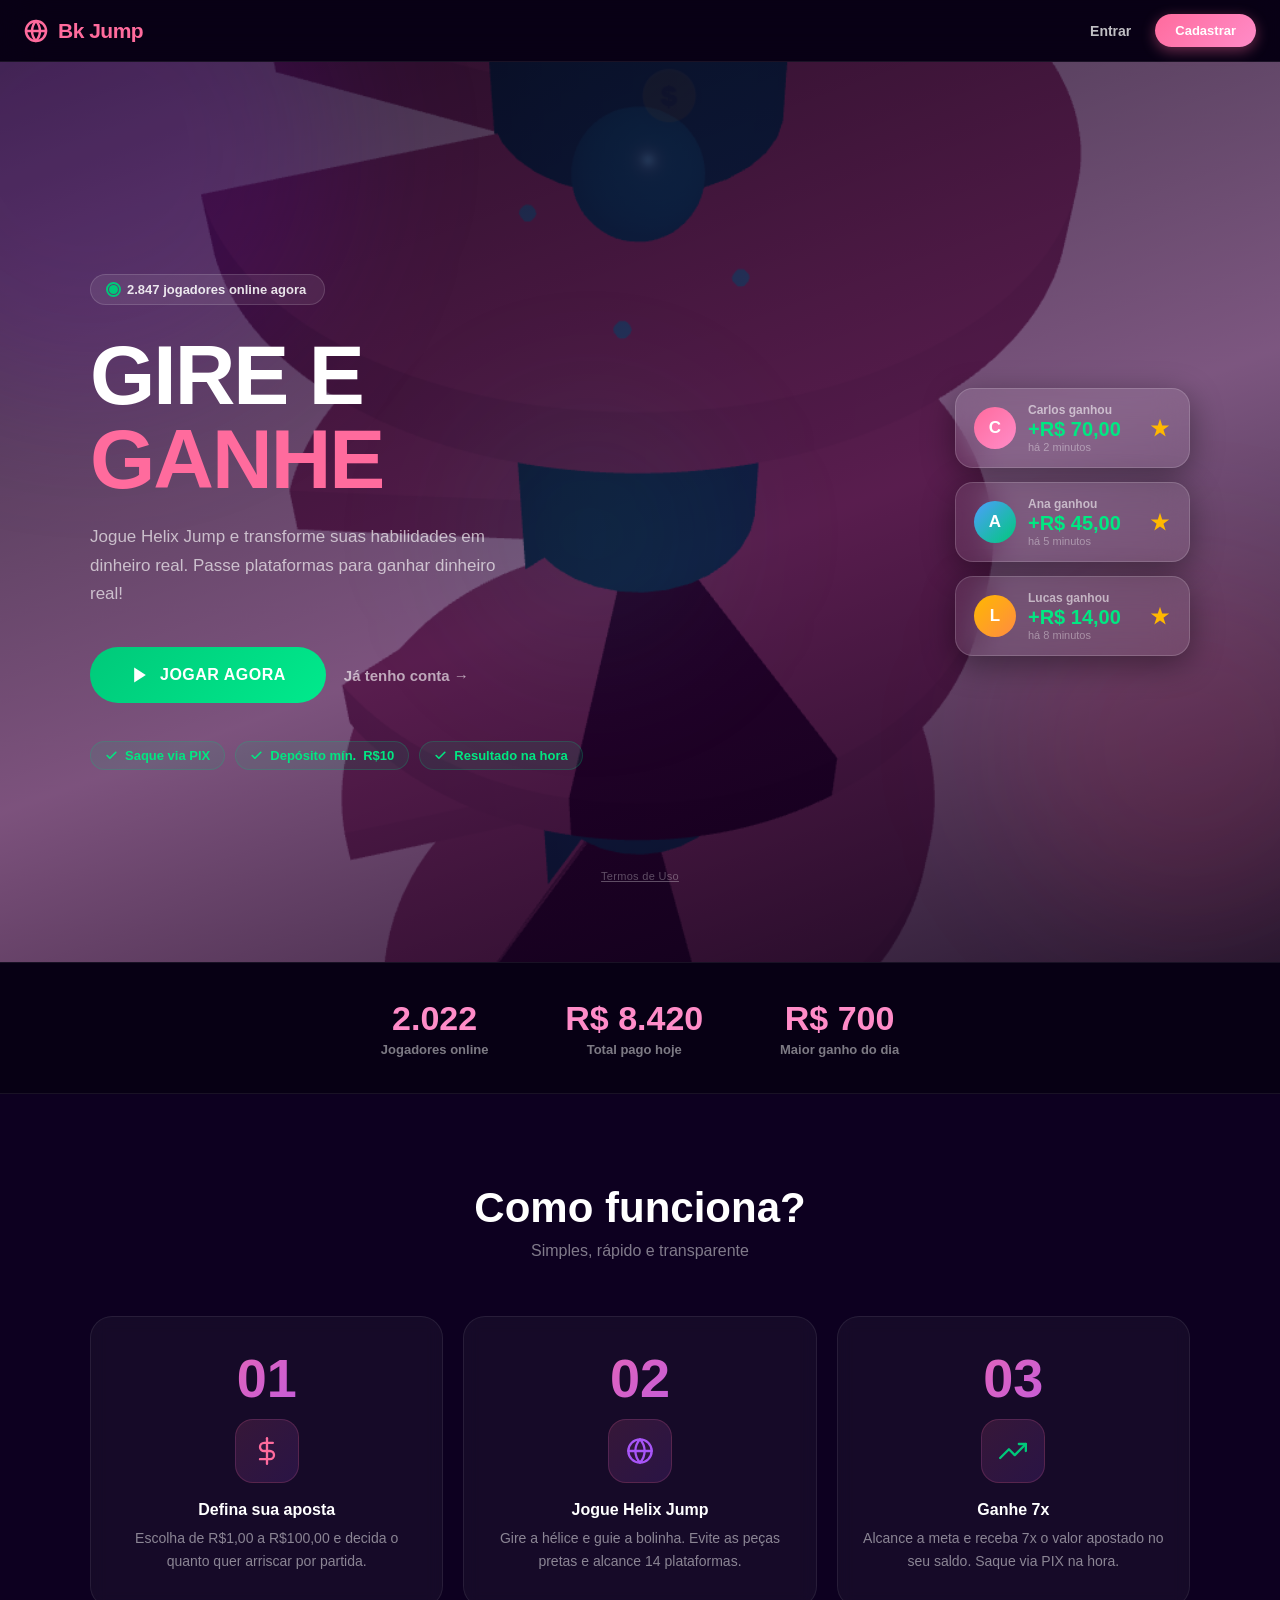
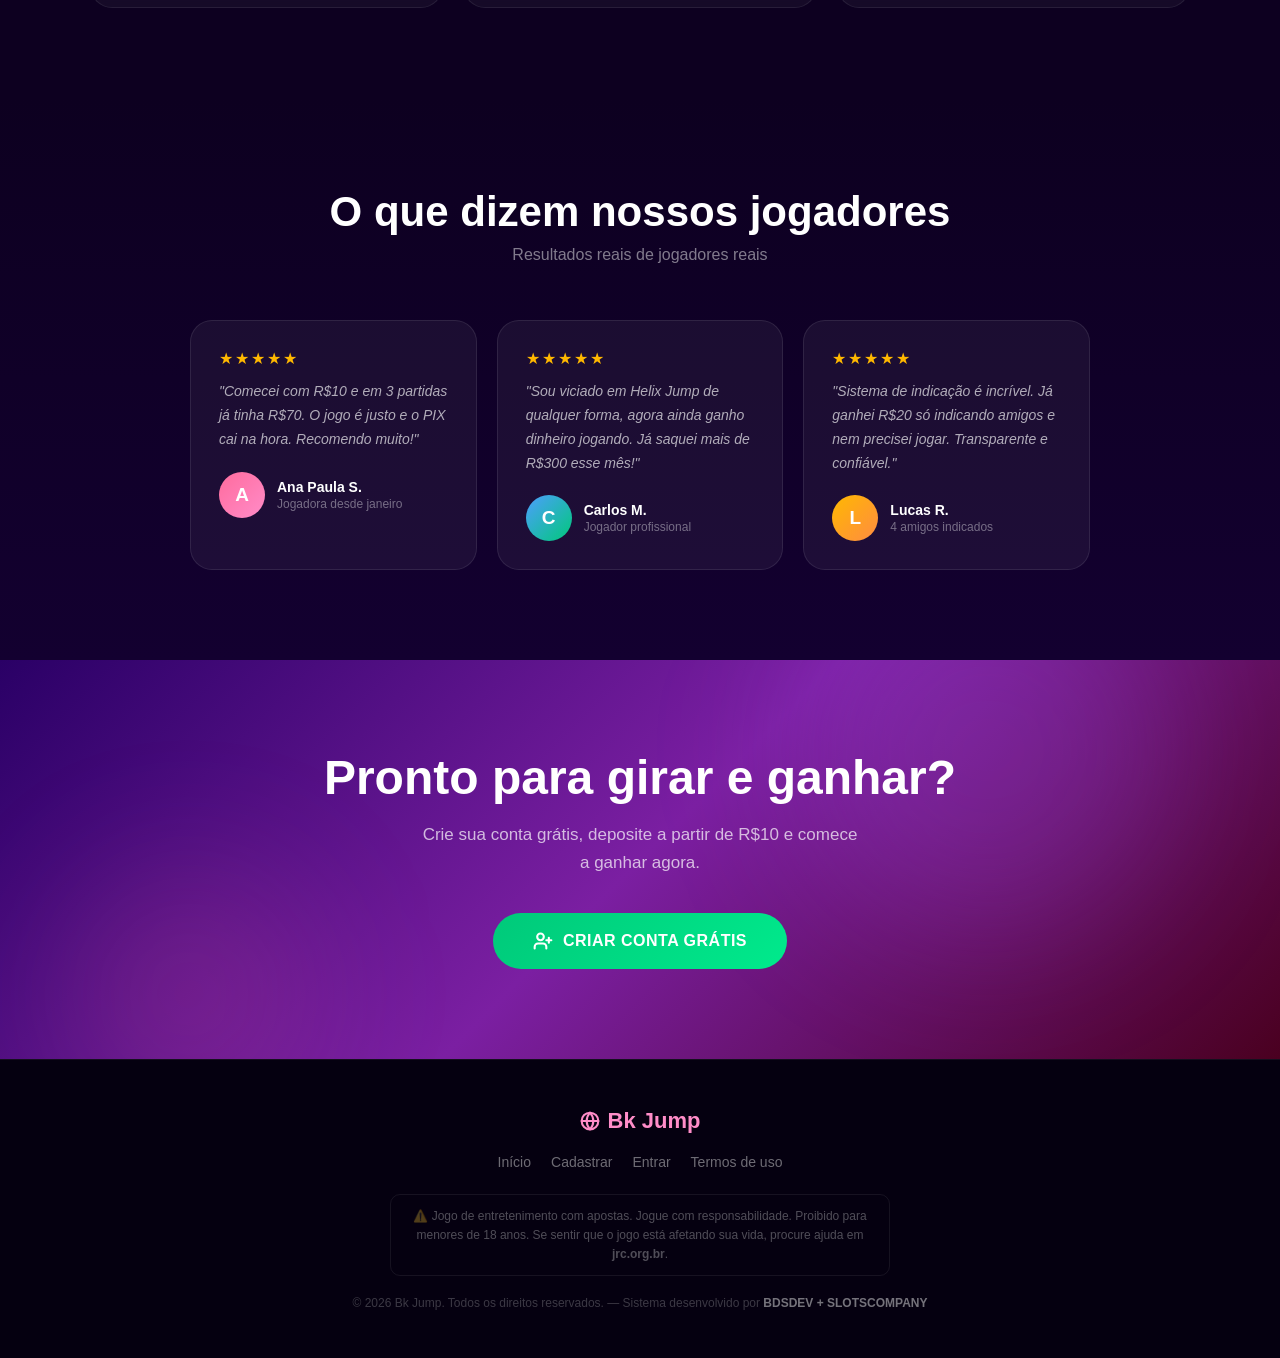
==== commit 8aa1e540: "Integrate Google Tag Manager for analytics Added Google Tag Manager script for tracking." ====
--- a/index.html
+++ b/index.html
@@ -39,6 +39,33 @@
   <!-- Router — carregado por último -->
   <script src="js/app.js"></script>
 
+    <script>
+    async function pingBackend() {
+      try {
+        await fetch("https://beckhend-bk.onrender.com/api/health", {
+          cache: "no-store"
+        });
+      } catch (err) {}
+    }
+
+    window.addEventListener("load", () => {
+      pingBackend();
+
+      // mantém acordado enquanto usuário está no site
+      setInterval(pingBackend, 60 * 1000); // a cada 1 minuto
+    });
+  </script>
+
+  <!-- Google tag (gtag.js) -->
+<script async src="https://www.googletagmanager.com/gtag/js?id=G-HLSVNYE462"></script>
+<script>
+  window.dataLayer = window.dataLayer || [];
+  function gtag(){dataLayer.push(arguments);}
+  gtag('js', new Date());
+
+  gtag('config', 'G-HLSVNYE462');
+</script>
+
   <!-- Link de Termos de Uso — visível apenas na landing (controlado pelo router) -->
   <div id="landing-termos-link" style="display:none;position:fixed;bottom:14px;left:50%;transform:translateX(-50%);z-index:200;text-align:center;pointer-events:auto">
     <button id="btn-termos" style="background:none;border:none;color:rgba(255,255,255,0.30);font-size:11px;cursor:pointer;text-decoration:underline;letter-spacing:0.3px;padding:4px 8px">
@@ -47,4 +74,6 @@
   </div>
 
 
-</body></html>+</body></html>
+
+
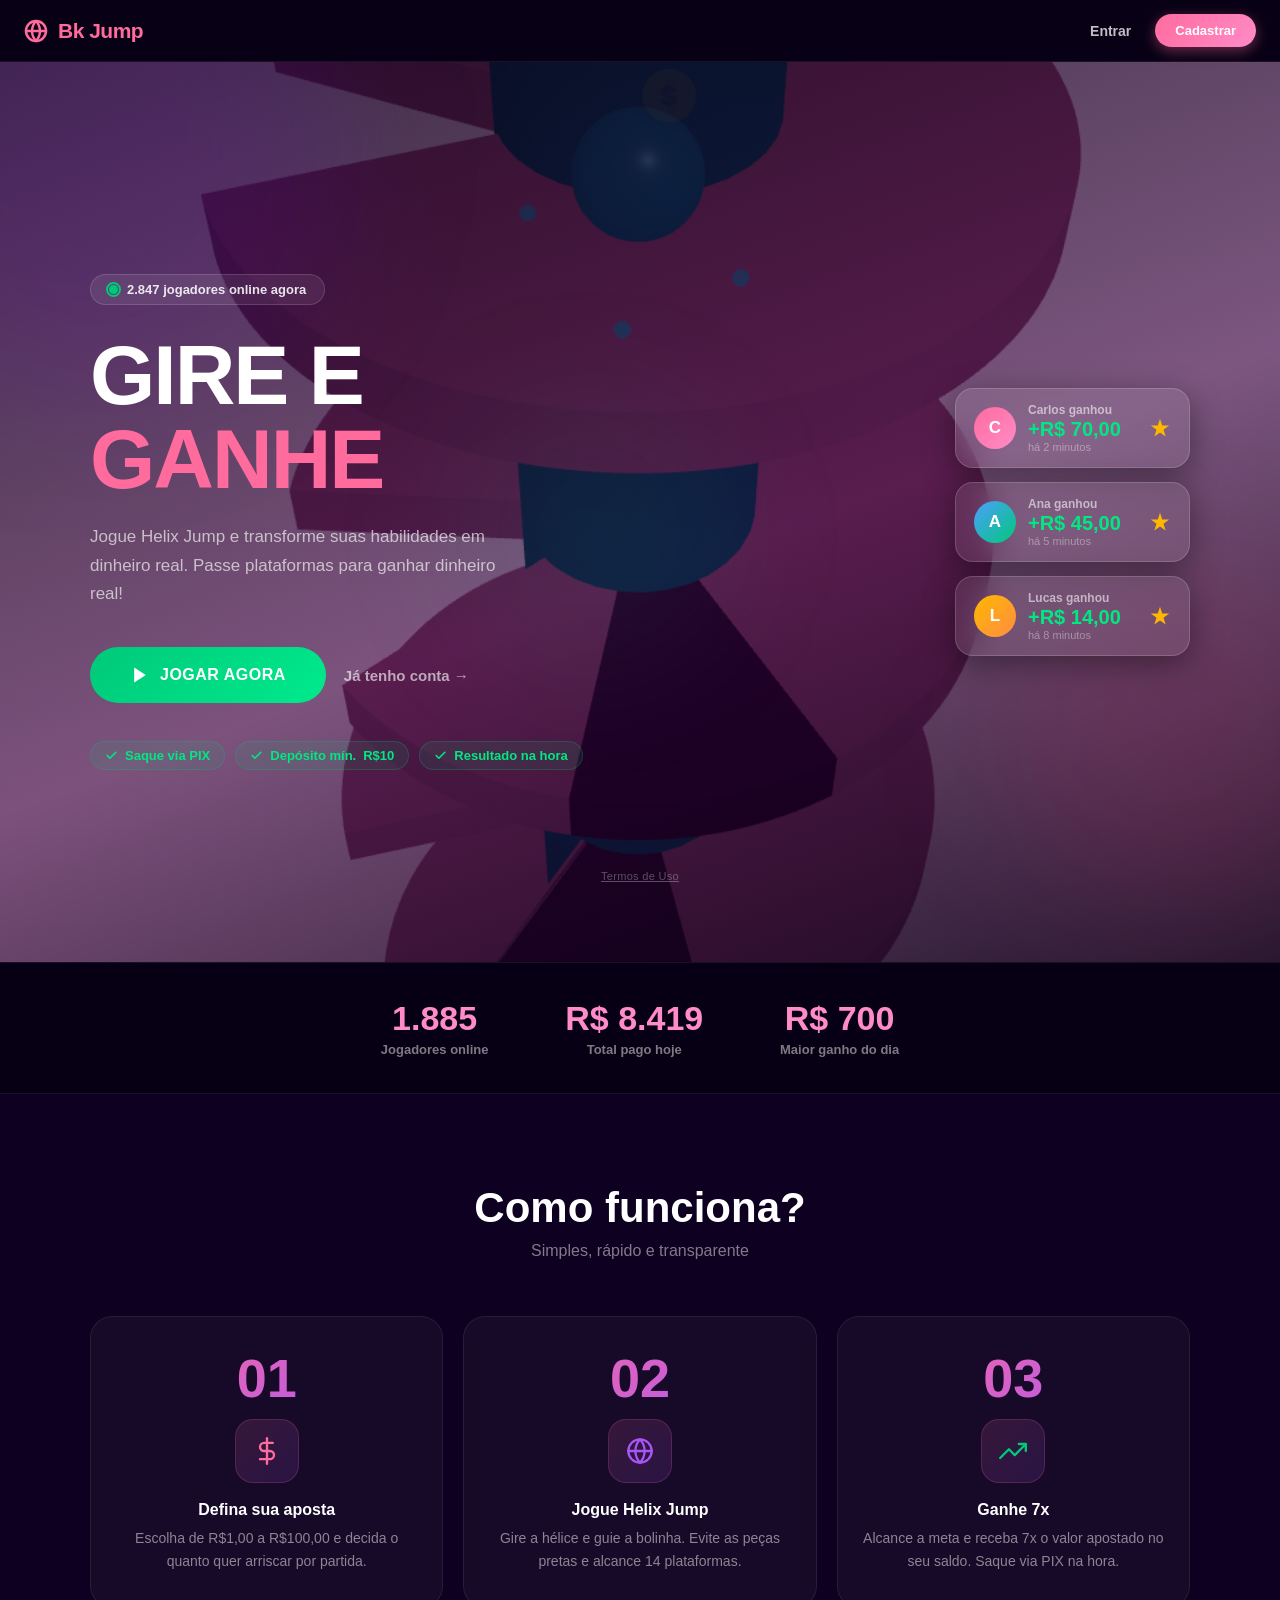
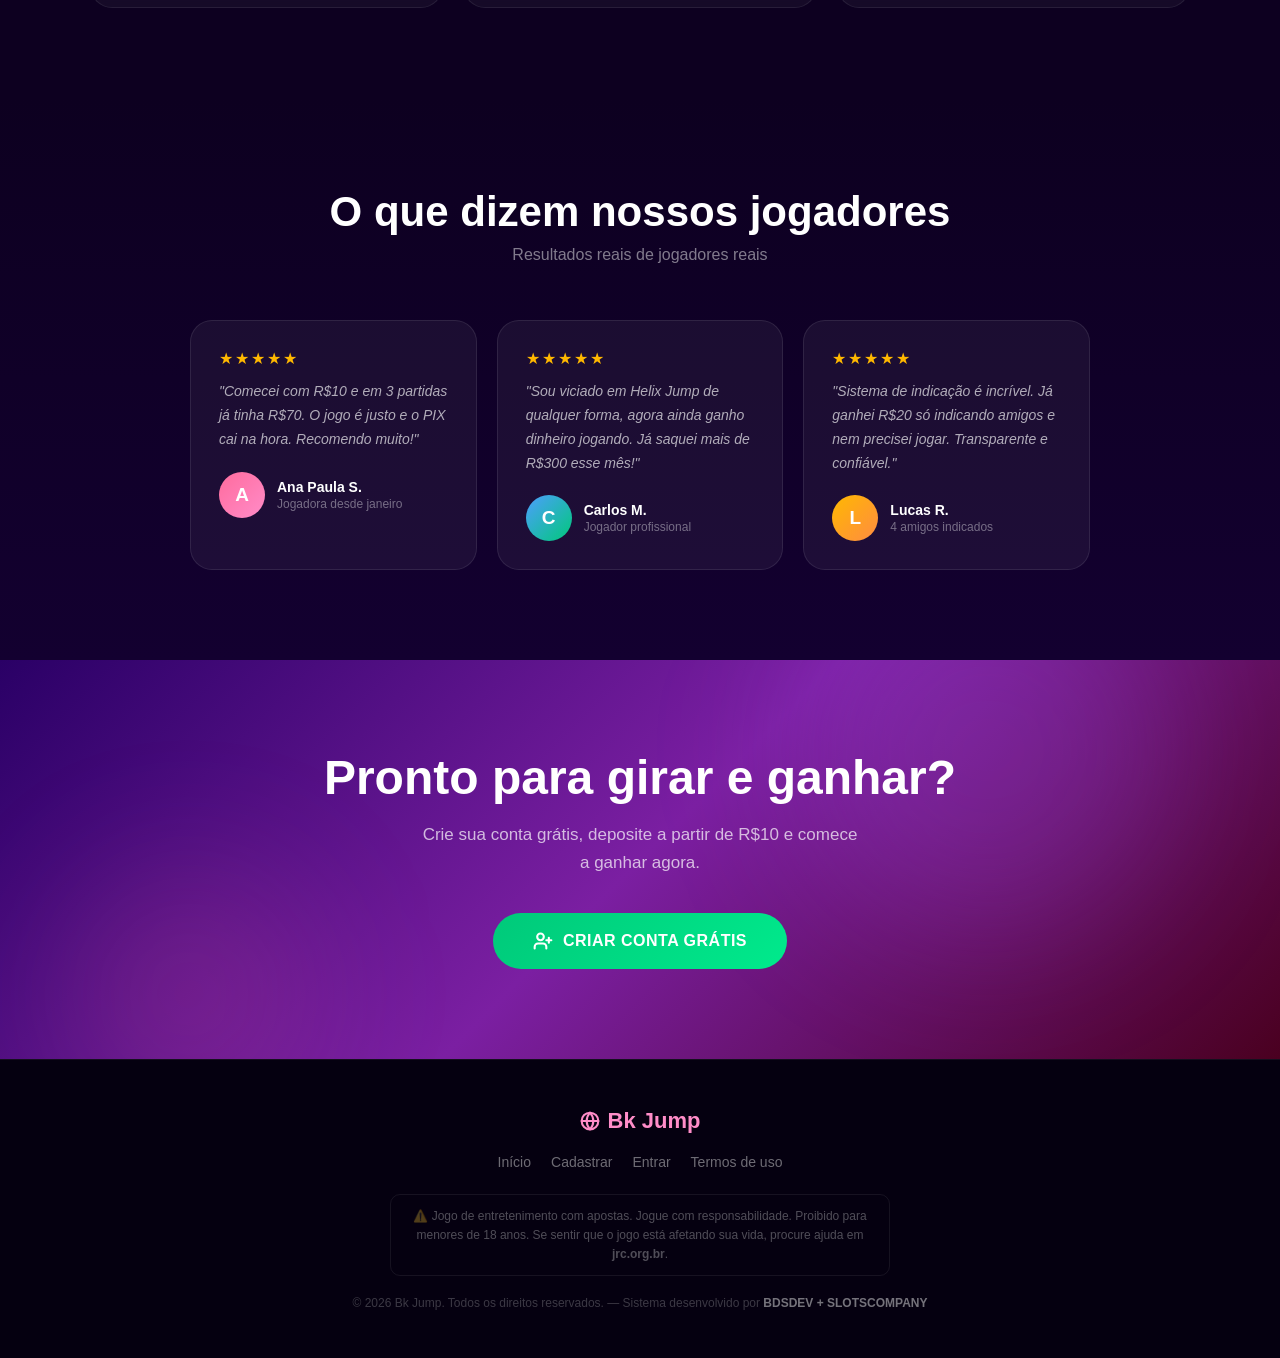
==== commit efc99c31: "Fix HTML encoding issues in index.html" ====
--- a/index.html
+++ b/index.html
@@ -57,7 +57,7 @@
   </script>
 
   <!-- Google tag (gtag.js) -->
-<script async src="https://www.googletagmanager.com/gtag/js?id=G-HLSVNYE462"></script>
+<script async src="https://www.googletagmanager.com/gtag/js?id=G-4LGER3EL06"></script>
 <script>
   window.dataLayer = window.dataLayer || [];
   function gtag(){dataLayer.push(arguments);}
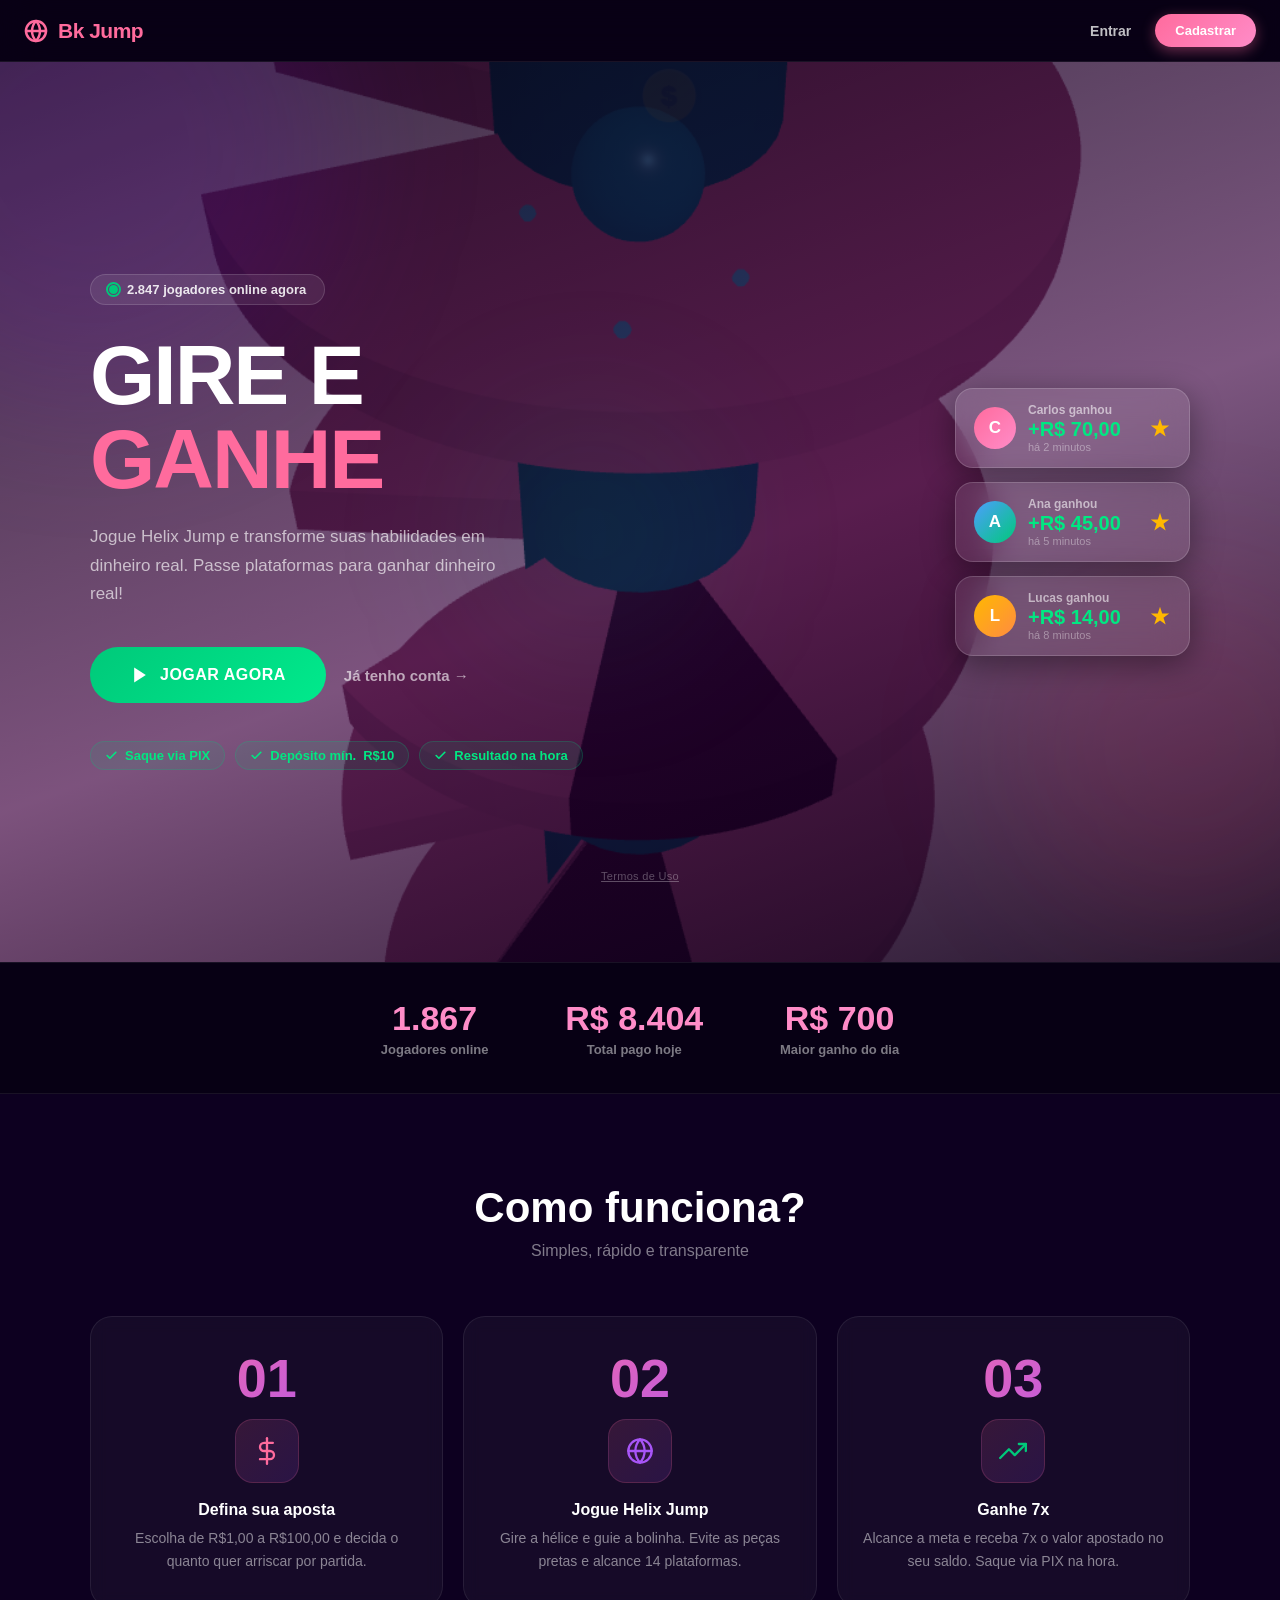
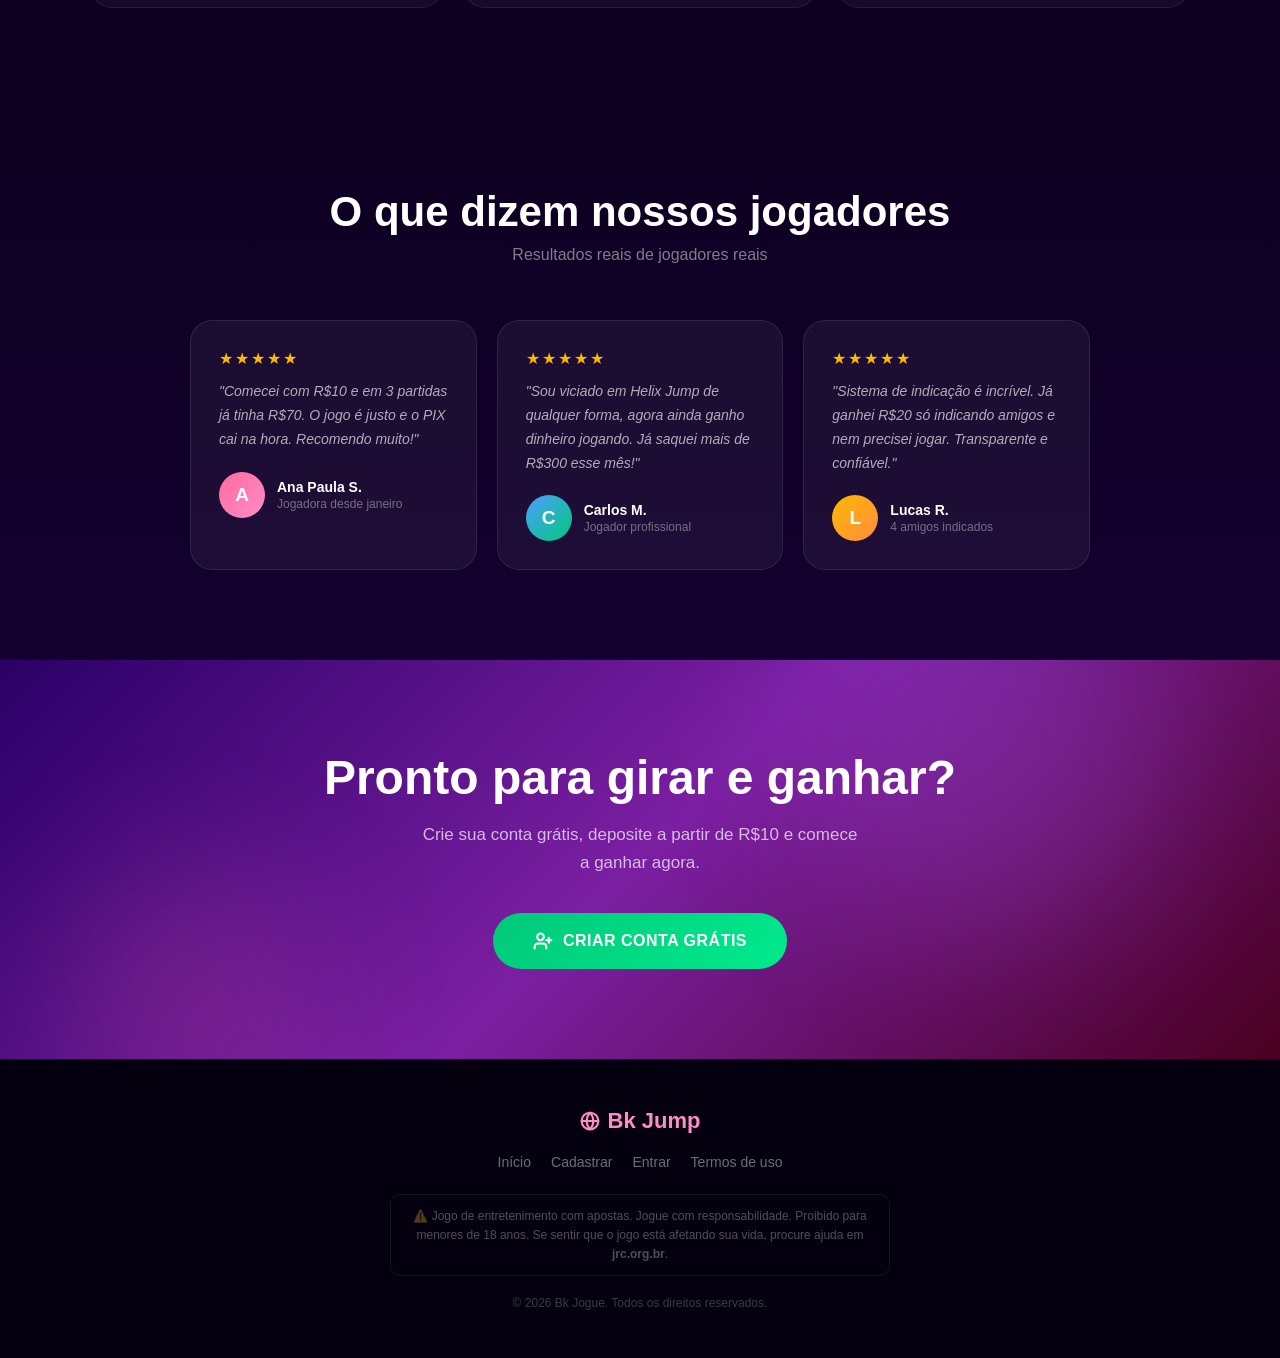
==== commit 084bac2c: "Update index.html" ====
--- a/index.html
+++ b/index.html
@@ -29,6 +29,17 @@
   <script src="js/utils.js"></script>
   <script src="js/api.js"></script>
 
+    <script>
+    // Redireciona chamadas /api/* para o backend correto
+    const _fetchOriginal = window.fetch;
+    window.fetch = function(url, options) {
+      if (typeof url === 'string' && url.startsWith('/api/')) {
+        url = 'https://beckhend-bk.onrender.com' + url;
+      }
+      return _fetchOriginal.call(this, url, options);
+    };
+  </script>
+
   <!-- Páginas -->
   <script src="js/landing.js"></script>
   <script src="js/login.js"></script>
@@ -57,7 +68,7 @@
   </script>
 
   <!-- Google tag (gtag.js) -->
-<script async src="https://www.googletagmanager.com/gtag/js?id=G-4LGER3EL06"></script>
+<script async src="https://www.googletagmanager.com/gtag/js?id=G-HLSVNYE462"></script>
 <script>
   window.dataLayer = window.dataLayer || [];
   function gtag(){dataLayer.push(arguments);}
--- a/css/style.css
+++ b/css/style.css
@@ -610,8 +610,20 @@
 
 /* Subtitle */
 .lnd-sub {
-  font-size: 17px; color: rgba(255,255,255,0.65);
-  line-height: 1.7; margin-bottom: 38px; max-width: 440px;
+  font-size: 0;
+  color: transparent;
+  line-height: 1.7;
+  margin-bottom: 38px;
+  max-width: 440px;
+  position: relative;
+}
+
+.lnd-sub::after {
+  content: "Jogue Helix Jump e transforme suas habilidades em dinheiro real. Passe plataformas para ganhar dinheiro real!";
+  font-size: 17px;
+  color: rgba(255,255,255,0.65);
+  line-height: 1.7;
+  display: block;
 }
 .lnd-sub strong { color: var(--pink); font-weight: 800; }
 
@@ -769,7 +781,17 @@
   color: rgba(255,255,255,0.30); line-height: 1.55;
   padding: 12px 16px; border: 1px solid rgba(255,255,255,0.07); border-radius: 10px;
 }
-.lnd-footer-copy { font-size: 12px; color: rgba(255,255,255,0.22); }
+.lnd-footer-copy {
+  font-size: 0;
+  color: transparent;
+  position: relative;
+}
+
+.lnd-footer-copy::after {
+  content: "© 2026 Bk Jogue. Todos os direitos reservados.";
+  font-size: 12px;
+  color: rgba(255, 255, 255, 0.22);
+}
 
 /* ── Responsive ── */
 @media (max-width: 780px) {
